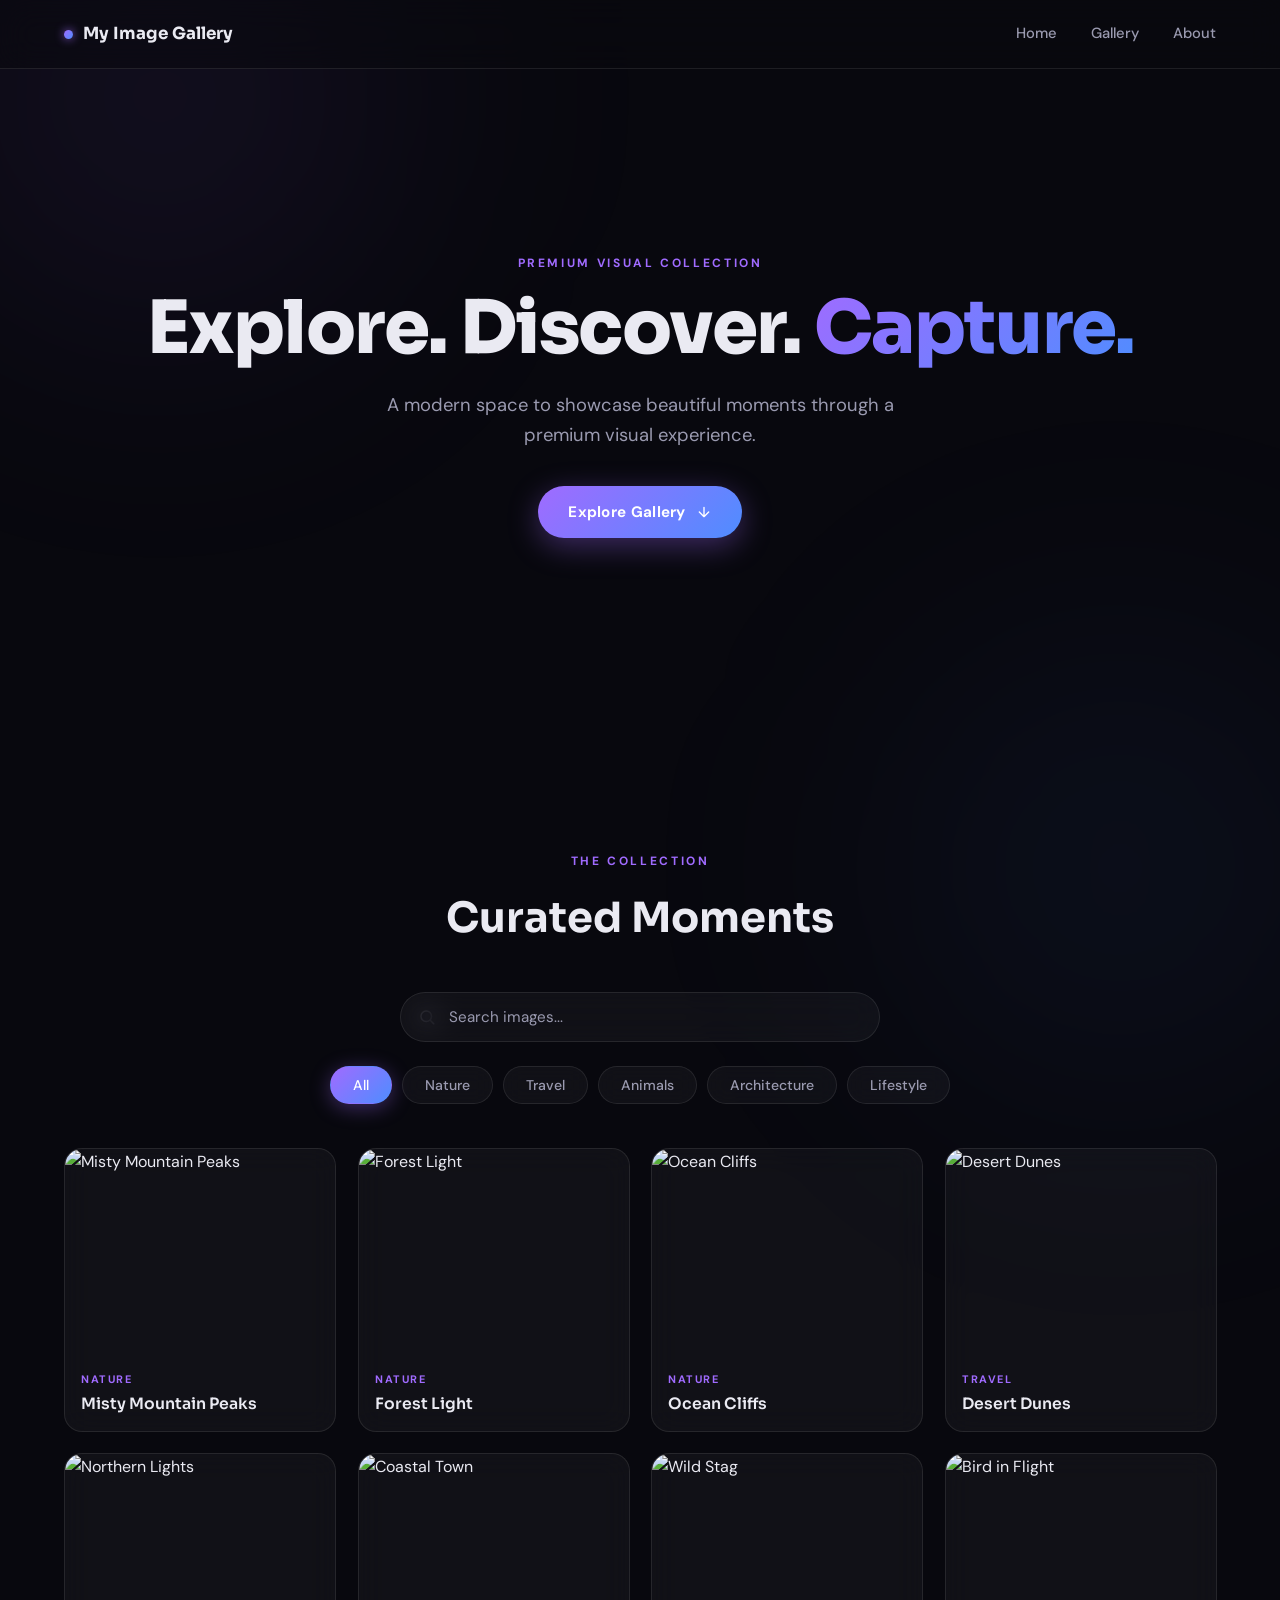
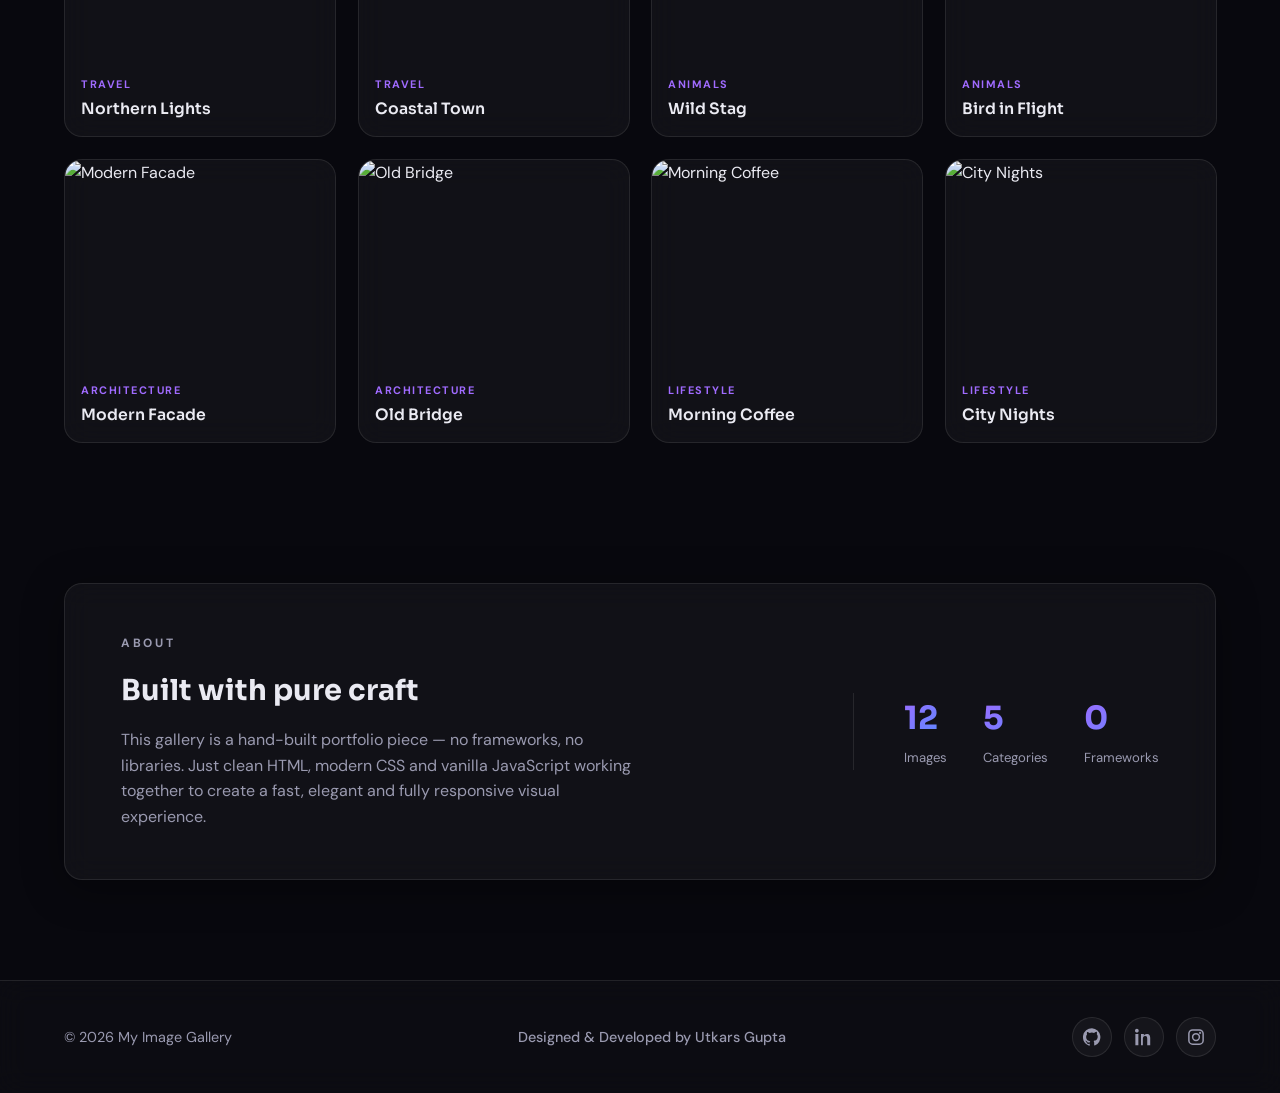
==== index.html @ 5040a58d "Fix GitHub Pages structure" ====
<!DOCTYPE html>
<html lang="en">
<head>
  <meta charset="UTF-8" />
  <meta name="viewport" content="width=device-width, initial-scale=1.0" />
  <title>My Image Gallery — Explore. Discover. Capture.</title>

  <!-- Fonts: Sora for display, DM Sans for body -->
  <link rel="preconnect" href="https://fonts.googleapis.com" />
  <link rel="preconnect" href="https://fonts.gstatic.com" crossorigin />
  <link href="https://fonts.googleapis.com/css2?family=Sora:wght@400;600;700;800&family=DM+Sans:wght@400;500;700&display=swap" rel="stylesheet" />

  <link rel="stylesheet" href="./style.css" />
</head>
<body>

  <!-- ================= NAVBAR ================= -->
  <header class="navbar" id="navbar">
    <div class="container nav-inner">
      <a href="#home" class="brand">
        <span class="brand-dot"></span> My Image Gallery
      </a>

      <nav class="nav-links" id="navLinks">
        <a href="#home">Home</a>
        <a href="#gallery">Gallery</a>
        <a href="#about">About</a>
      </nav>

      <!-- Hamburger (mobile only) -->
      <button class="hamburger" id="hamburger" aria-label="Toggle menu">
        <span></span><span></span><span></span>
      </button>
    </div>
  </header>

  <!-- ================= HERO ================= -->
  <section class="hero" id="home">
    <div class="container hero-inner">
      <p class="eyebrow reveal">Premium Visual Collection</p>
      <h1 class="hero-title reveal">Explore. Discover. <span class="grad-text">Capture.</span></h1>
      <p class="hero-sub reveal">A modern space to showcase beautiful moments through a premium visual experience.</p>

      <a href="#gallery" class="btn-primary reveal">
        Explore Gallery
        <svg viewBox="0 0 24 24" width="16" height="16" fill="none" stroke="currentColor" stroke-width="2" stroke-linecap="round" stroke-linejoin="round"><path d="M12 5v14M5 12l7 7 7-7"/></svg>
      </a>
    </div>
  </section>

  <!-- ================= GALLERY ================= -->
  <section class="gallery-section" id="gallery">
    <div class="container">

      <div class="section-head reveal">
        <p class="eyebrow">The Collection</p>
        <h2>Curated Moments</h2>
      </div>

      <!-- Search bar -->
      <div class="search-wrap reveal">
        <svg class="search-icon" viewBox="0 0 24 24" width="18" height="18" fill="none" stroke="currentColor" stroke-width="2" stroke-linecap="round"><circle cx="11" cy="11" r="7"/><path d="M21 21l-4.3-4.3"/></svg>
        <input type="text" id="searchInput" placeholder="Search images..." autocomplete="off" />
      </div>

      <!-- Category filter buttons -->
      <div class="filters reveal" id="filters">
        <button class="filter-btn active" data-category="All">All</button>
        <button class="filter-btn" data-category="Nature">Nature</button>
        <button class="filter-btn" data-category="Travel">Travel</button>
        <button class="filter-btn" data-category="Animals">Animals</button>
        <button class="filter-btn" data-category="Architecture">Architecture</button>
        <button class="filter-btn" data-category="Lifestyle">Lifestyle</button>
      </div>

      <!-- Image grid (cards rendered by JS) -->
      <div class="grid" id="grid"></div>

      <!-- Empty state -->
      <div class="empty-state" id="emptyState" hidden>No images found 😔</div>

    </div>
  </section>

  <!-- ================= ABOUT ================= -->
  <section class="about-section" id="about">
    <div class="container">
      <div class="glass-panel about-panel reveal">
        <div class="about-text">
          <p class="eyebrow">About</p>
          <h2>Built with pure craft</h2>
          <p>
            This gallery is a hand-built portfolio piece — no frameworks, no libraries.
            Just clean HTML, modern CSS and vanilla JavaScript working together to create
            a fast, elegant and fully responsive visual experience.
          </p>
        </div>
        <div class="about-stats">
          <div class="stat"><strong>12</strong><span>Images</span></div>
          <div class="stat"><strong>5</strong><span>Categories</span></div>
          <div class="stat"><strong>0</strong><span>Frameworks</span></div>
        </div>
      </div>
    </div>
  </section>

  <!-- ================= FOOTER ================= -->
  <footer class="footer">
    <div class="container footer-inner">
      <p>© 2026 My Image Gallery</p>
      <p class="credit">Designed &amp; Developed by Utkars Gupta</p>
      <div class="socials">
        <a href="https://github.com/utkars7317" aria-label="GitHub" title="GitHub">
          <svg viewBox="0 0 24 24" width="18" height="18" fill="currentColor"><path d="M12 .3a12 12 0 0 0-3.8 23.4c.6.1.8-.3.8-.6v-2c-3.3.7-4-1.6-4-1.6-.6-1.4-1.4-1.8-1.4-1.8-1-.7.1-.7.1-.7 1.2.1 1.8 1.2 1.8 1.2 1 1.8 2.8 1.3 3.5 1 .1-.8.4-1.3.7-1.6-2.7-.3-5.5-1.3-5.5-5.9 0-1.3.5-2.4 1.2-3.2-.1-.3-.5-1.5.1-3.2 0 0 1-.3 3.3 1.2a11.5 11.5 0 0 1 6 0C17.3 4.7 18.3 5 18.3 5c.6 1.7.2 2.9.1 3.2.8.8 1.2 1.9 1.2 3.2 0 4.6-2.8 5.6-5.5 5.9.4.4.8 1.1.8 2.2v3.3c0 .3.2.7.8.6A12 12 0 0 0 12 .3z"/></svg>
        </a>
        <a href="https://www.linkedin.com/in/utkars-gupta-914944411" aria-label="LinkedIn" title="LinkedIn">
          <svg viewBox="0 0 24 24" width="18" height="18" fill="currentColor"><path d="M4.98 3.5C4.98 4.88 3.87 6 2.5 6S0 4.88 0 3.5 1.12 1 2.5 1s2.48 1.12 2.48 2.5zM.5 8h4v15h-4V8zm7.5 0h3.8v2.1h.1c.5-1 1.8-2.1 3.7-2.1 4 0 4.7 2.6 4.7 6V23h-4v-8.1c0-1.9 0-4.4-2.7-4.4s-3.1 2.1-3.1 4.3V23H8V8z"/></svg>
        </a>
        <a href="https://www.instagram.com/_hey__utkarsh__" aria-label="Instagram" title="Instagram">
          <svg viewBox="0 0 24 24" width="18" height="18" fill="none" stroke="currentColor" stroke-width="2" stroke-linecap="round" stroke-linejoin="round"><rect x="2.5" y="2.5" width="19" height="19" rx="5"/><circle cx="12" cy="12" r="4.5"/><circle cx="17.5" cy="6.5" r="0.5" fill="currentColor"/></svg>
        </a>
      </div>
    </div>
  </footer>

  <!-- ================= LIGHTBOX ================= -->
  <div class="lightbox" id="lightbox" aria-hidden="true">
    <button class="lb-btn lb-close" id="lbClose" aria-label="Close">
      <svg viewBox="0 0 24 24" width="22" height="22" fill="none" stroke="currentColor" stroke-width="2" stroke-linecap="round"><path d="M18 6L6 18M6 6l12 12"/></svg>
    </button>
    <button class="lb-btn lb-prev" id="lbPrev" aria-label="Previous">
      <svg viewBox="0 0 24 24" width="26" height="26" fill="none" stroke="currentColor" stroke-width="2" stroke-linecap="round" stroke-linejoin="round"><path d="M15 18l-6-6 6-6"/></svg>
    </button>
    <button class="lb-btn lb-next" id="lbNext" aria-label="Next">
      <svg viewBox="0 0 24 24" width="26" height="26" fill="none" stroke="currentColor" stroke-width="2" stroke-linecap="round" stroke-linejoin="round"><path d="M9 6l6 6-6 6"/></svg>
    </button>

    <figure class="lb-content" id="lbContent">
      <img id="lbImage" src="" alt="" />
      <figcaption class="lb-info">
        <span class="lb-category" id="lbCategory"></span>
        <h3 id="lbTitle"></h3>
        <span class="lb-counter" id="lbCounter"></span>
      </figcaption>
    </figure>
  </div>

  <script src="./script.js"></script>
</body>
</html>
---- style.css ----
/* ============================================
   1. DESIGN TOKENS & RESET
============================================ */
:root {
  --bg: #08080e;
  --surface: rgba(255, 255, 255, 0.04);
  --surface-strong: rgba(255, 255, 255, 0.07);
  --border: rgba(255, 255, 255, 0.09);
  --text: #eaeaf2;
  --muted: #9a9ab0;
  --violet: #a06bff;
  --blue: #4f8dff;
  --grad: linear-gradient(135deg, var(--violet), var(--blue));
  --radius: 18px;
  --font-display: "Sora", sans-serif;
  --font-body: "DM Sans", sans-serif;
}

* { margin: 0; padding: 0; box-sizing: border-box; }

html {
  scroll-behavior: smooth;
  scroll-padding-top: 90px; /* offset for sticky navbar */
}

body {
  background: var(--bg);
  color: var(--text);
  font-family: var(--font-body);
  line-height: 1.6;
  overflow-x: hidden;
}

/* Ambient background glows (very subtle) */
body::before,
body::after {
  content: "";
  position: fixed;
  z-index: -1;
  width: 55vw;
  height: 55vw;
  border-radius: 50%;
  filter: blur(120px);
  pointer-events: none;
}
body::before {
  top: -20vw; left: -15vw;
  background: radial-gradient(circle, rgba(160,107,255,0.10), transparent 70%);
}
body::after {
  bottom: -25vw; right: -15vw;
  background: radial-gradient(circle, rgba(79,141,255,0.08), transparent 70%);
}

img { display: block; max-width: 100%; }
button { font-family: inherit; cursor: pointer; }
a { color: inherit; text-decoration: none; }

.container {
  max-width: 1200px;
  margin: 0 auto;
  padding: 0 24px;
}

/* ============================================
   2. SHARED PIECES
============================================ */
.eyebrow {
  font-size: 0.75rem;
  font-weight: 700;
  letter-spacing: 0.22em;
  text-transform: uppercase;
  color: var(--violet);
  margin-bottom: 14px;
}

.grad-text {
  background: var(--grad);
  -webkit-background-clip: text;
  background-clip: text;
  -webkit-text-fill-color: transparent;
}

.section-head { text-align: center; margin-bottom: 40px; }
.section-head h2 {
  font-family: var(--font-display);
  font-size: clamp(1.8rem, 4vw, 2.6rem);
  font-weight: 700;
}

/* Glassmorphism helper */
.glass-panel {
  background: var(--surface);
  border: 1px solid var(--border);
  border-radius: var(--radius);
  backdrop-filter: blur(14px);
  -webkit-backdrop-filter: blur(14px);
  box-shadow: 0 8px 40px rgba(0, 0, 0, 0.35);
}

/* Primary button */
.btn-primary {
  display: inline-flex;
  align-items: center;
  gap: 10px;
  padding: 14px 30px;
  border: none;
  border-radius: 100px;
  background: var(--grad);
  color: #fff;
  font-weight: 700;
  font-size: 0.95rem;
  letter-spacing: 0.02em;
  box-shadow: 0 8px 30px rgba(160, 107, 255, 0.35);
  transition: transform 0.25s ease, box-shadow 0.25s ease;
}
.btn-primary:hover {
  transform: translateY(-3px);
  box-shadow: 0 12px 40px rgba(160, 107, 255, 0.5);
}

/* Scroll-reveal animation */
.reveal {
  opacity: 0;
  transform: translateY(24px);
  transition: opacity 0.7s ease, transform 0.7s ease;
}
.reveal.visible { opacity: 1; transform: none; }

/* ============================================
   3. NAVBAR
============================================ */
.navbar {
  position: fixed;
  top: 0; left: 0; right: 0;
  z-index: 100;
  background: rgba(10, 10, 16, 0.55);
  backdrop-filter: blur(16px);
  -webkit-backdrop-filter: blur(16px);
  border-bottom: 1px solid var(--border);
}
.nav-inner {
  display: flex;
  align-items: center;
  justify-content: space-between;
  height: 68px;
}
.brand {
  font-family: var(--font-display);
  font-weight: 700;
  font-size: 1.05rem;
  display: flex;
  align-items: center;
  gap: 10px;
}
.brand-dot {
  width: 9px; height: 9px;
  border-radius: 50%;
  background: var(--grad);
  box-shadow: 0 0 10px rgba(160, 107, 255, 0.8);
}
.nav-links { display: flex; gap: 34px; }
.nav-links a {
  font-size: 0.92rem;
  font-weight: 500;
  color: var(--muted);
  transition: color 0.25s ease;
  position: relative;
}
.nav-links a:hover { color: var(--text); }
.nav-links a::after {
  content: "";
  position: absolute;
  left: 0; bottom: -6px;
  width: 0; height: 2px;
  background: var(--grad);
  border-radius: 2px;
  transition: width 0.3s ease;
}
.nav-links a:hover::after { width: 100%; }

/* Hamburger */
.hamburger {
  display: none;
  flex-direction: column;
  gap: 5px;
  background: none;
  border: none;
  padding: 8px;
}
.hamburger span {
  width: 22px; height: 2px;
  background: var(--text);
  border-radius: 2px;
  transition: transform 0.3s ease, opacity 0.3s ease;
}
.hamburger.open span:nth-child(1) { transform: translateY(7px) rotate(45deg); }
.hamburger.open span:nth-child(2) { opacity: 0; }
.hamburger.open span:nth-child(3) { transform: translateY(-7px) rotate(-45deg); }

/* ============================================
   4. HERO
============================================ */
.hero {
  min-height: 88vh;
  display: flex;
  align-items: center;
  text-align: center;
}
.hero-inner { width: 100%; }
.hero-title {
  font-family: var(--font-display);
  font-size: clamp(2.4rem, 7vw, 4.6rem);
  font-weight: 800;
  line-height: 1.12;
  letter-spacing: -0.02em;
  margin-bottom: 22px;
}
.hero-sub {
  max-width: 560px;
  margin: 0 auto 36px;
  color: var(--muted);
  font-size: clamp(1rem, 2vw, 1.15rem);
}

/* ============================================
   5. GALLERY — SEARCH, FILTERS, GRID
============================================ */
.gallery-section { padding: 60px 0 100px; }

.search-wrap {
  position: relative;
  max-width: 480px;
  margin: 0 auto 24px;
}
.search-icon {
  position: absolute;
  left: 18px; top: 50%;
  transform: translateY(-50%);
  color: var(--muted);
  pointer-events: none;
}
#searchInput {
  width: 100%;
  padding: 14px 20px 14px 48px;
  background: var(--surface);
  border: 1px solid var(--border);
  border-radius: 100px;
  color: var(--text);
  font-family: inherit;
  font-size: 0.95rem;
  backdrop-filter: blur(14px);
  -webkit-backdrop-filter: blur(14px);
  outline: none;
  transition: border-color 0.3s ease, box-shadow 0.3s ease;
}
#searchInput::placeholder { color: var(--muted); }
#searchInput:focus {
  border-color: rgba(160, 107, 255, 0.5);
  box-shadow: 0 0 0 4px rgba(160, 107, 255, 0.12);
}

.filters {
  display: flex;
  flex-wrap: wrap;
  justify-content: center;
  gap: 10px;
  margin-bottom: 44px;
}
.filter-btn {
  padding: 9px 22px;
  border-radius: 100px;
  border: 1px solid var(--border);
  background: var(--surface);
  color: var(--muted);
  font-size: 0.88rem;
  font-weight: 500;
  backdrop-filter: blur(10px);
  -webkit-backdrop-filter: blur(10px);
  transition: all 0.3s ease;
}
.filter-btn:hover { color: var(--text); border-color: rgba(255,255,255,0.2); }
.filter-btn.active {
  background: var(--grad);
  border-color: transparent;
  color: #fff;
  box-shadow: 0 4px 20px rgba(160, 107, 255, 0.35);
}

/* Grid */
.grid {
  display: grid;
  grid-template-columns: repeat(4, 1fr);
  gap: 22px;
}

/* Card */
.card {
  background: var(--surface);
  border: 1px solid var(--border);
  border-radius: var(--radius);
  overflow: hidden;
  backdrop-filter: blur(14px);
  -webkit-backdrop-filter: blur(14px);
  cursor: pointer;
  opacity: 0;
  animation: cardIn 0.6s ease forwards;
  transition: transform 0.35s ease, border-color 0.35s ease, box-shadow 0.35s ease;
}
@keyframes cardIn {
  from { opacity: 0; transform: translateY(20px) scale(0.97); }
  to   { opacity: 1; transform: none; }
}
.card:hover {
  transform: translateY(-6px);
  border-color: rgba(160, 107, 255, 0.45);
  box-shadow: 0 14px 44px rgba(160, 107, 255, 0.16);
}

.card-img {
  position: relative;
  aspect-ratio: 4 / 3;
  overflow: hidden;
}
.card-img img {
  width: 100%; height: 100%;
  object-fit: cover;
  transition: transform 0.6s cubic-bezier(0.22, 1, 0.36, 1);
}
.card:hover .card-img img { transform: scale(1.08); }

/* Hover overlay */
.card-overlay {
  position: absolute;
  inset: 0;
  display: flex;
  align-items: flex-end;
  padding: 16px;
  background: linear-gradient(to top, rgba(5,5,10,0.85), transparent 65%);
  opacity: 0;
  transition: opacity 0.35s ease;
}
.card:hover .card-overlay { opacity: 1; }
.view-btn {
  display: inline-flex;
  align-items: center;
  gap: 8px;
  padding: 8px 16px;
  border-radius: 100px;
  border: 1px solid rgba(255,255,255,0.25);
  background: rgba(255,255,255,0.12);
  backdrop-filter: blur(8px);
  -webkit-backdrop-filter: blur(8px);
  color: #fff;
  font-size: 0.8rem;
  font-weight: 500;
  transform: translateY(8px);
  transition: transform 0.35s ease, background 0.35s ease;
}
.card:hover .view-btn { transform: none; }
.view-btn:hover { background: rgba(160,107,255,0.45); }

/* Card meta (always visible below image) */
.card-meta { padding: 14px 16px 16px; }
.card-category {
  display: inline-block;
  font-size: 0.68rem;
  font-weight: 700;
  letter-spacing: 0.14em;
  text-transform: uppercase;
  color: var(--violet);
  margin-bottom: 5px;
}
.card-title {
  font-family: var(--font-display);
  font-size: 0.98rem;
  font-weight: 600;
  line-height: 1.35;
}

/* Empty state */
.empty-state {
  text-align: center;
  padding: 70px 20px;
  color: var(--muted);
  font-size: 1.05rem;
}

/* ============================================
   6. ABOUT
============================================ */
.about-section { padding: 40px 0 100px; }
.about-panel {
  display: flex;
  align-items: center;
  gap: 50px;
  padding: 50px 56px;
}
.about-text { flex: 1; }
.about-text h2 {
  font-family: var(--font-display);
  font-size: 1.8rem;
  margin-bottom: 14px;
}
.about-text p { color: var(--muted); max-width: 520px; }
.about-stats {
  display: flex;
  gap: 36px;
  padding-left: 50px;
  border-left: 1px solid var(--border);
}
.stat strong {
  display: block;
  font-family: var(--font-display);
  font-size: 2rem;
  background: var(--grad);
  -webkit-background-clip: text;
  background-clip: text;
  -webkit-text-fill-color: transparent;
}
.stat span { font-size: 0.82rem; color: var(--muted); }

/* ============================================
   7. FOOTER
============================================ */
.footer {
  border-top: 1px solid var(--border);
  background: rgba(255, 255, 255, 0.02);
  backdrop-filter: blur(14px);
  -webkit-backdrop-filter: blur(14px);
  padding: 36px 0;
}
.footer-inner {
  display: flex;
  align-items: center;
  justify-content: space-between;
  gap: 20px;
  flex-wrap: wrap;
  color: var(--muted);
  font-size: 0.9rem;
}
.credit { font-weight: 500; }
.socials { display: flex; gap: 12px; }
.socials a {
  display: grid;
  place-items: center;
  width: 40px; height: 40px;
  border-radius: 50%;
  border: 1px solid var(--border);
  background: var(--surface);
  color: var(--muted);
  transition: all 0.3s ease;
}
.socials a:hover {
  color: #fff;
  border-color: rgba(160, 107, 255, 0.5);
  box-shadow: 0 0 18px rgba(160, 107, 255, 0.25);
  transform: translateY(-3px);
}

/* ============================================
   8. LIGHTBOX
============================================ */
.lightbox {
  position: fixed;
  inset: 0;
  z-index: 200;
  display: flex;
  align-items: center;
  justify-content: center;
  padding: 24px;
  background: rgba(5, 5, 10, 0.75);
  backdrop-filter: blur(18px);
  -webkit-backdrop-filter: blur(18px);
  opacity: 0;
  visibility: hidden;
  transition: opacity 0.35s ease, visibility 0.35s ease;
}
.lightbox.active { opacity: 1; visibility: visible; }

.lb-content {
  max-width: min(920px, 92vw);
  transform: scale(0.94) translateY(14px);
  transition: transform 0.35s cubic-bezier(0.22, 1, 0.36, 1);
}
.lightbox.active .lb-content { transform: none; }

.lb-content img {
  width: 100%;
  max-height: 72vh;
  object-fit: contain;
  border-radius: 14px;
  border: 1px solid rgba(255,255,255,0.12);
  box-shadow: 0 30px 80px rgba(0,0,0,0.6), 0 0 50px rgba(160,107,255,0.12);
  background: #0d0d14;
}
.lb-info {
  display: flex;
  align-items: center;
  gap: 16px;
  margin-top: 18px;
  padding: 0 4px;
}
.lb-category {
  font-size: 0.7rem;
  font-weight: 700;
  letter-spacing: 0.14em;
  text-transform: uppercase;
  color: var(--violet);
  padding: 5px 12px;
  border: 1px solid rgba(160,107,255,0.35);
  border-radius: 100px;
  white-space: nowrap;
}
.lb-info h3 {
  font-family: var(--font-display);
  font-size: 1.15rem;
  flex: 1;
}
.lb-counter { color: var(--muted); font-size: 0.88rem; white-space: nowrap; }

/* Lightbox buttons */
.lb-btn {
  position: absolute;
  display: grid;
  place-items: center;
  width: 48px; height: 48px;
  border-radius: 50%;
  border: 1px solid rgba(255,255,255,0.15);
  background: rgba(255,255,255,0.08);
  backdrop-filter: blur(10px);
  -webkit-backdrop-filter: blur(10px);
  color: #fff;
  transition: all 0.25s ease;
  z-index: 2;
}
.lb-btn:hover {
  background: rgba(160,107,255,0.4);
  border-color: transparent;
  transform: scale(1.08);
}
.lb-close { top: 24px; right: 24px; }
.lb-prev  { left: 24px; top: 50%; transform: translateY(-50%); }
.lb-next  { right: 24px; top: 50%; transform: translateY(-50%); }
.lb-prev:hover, .lb-next:hover { transform: translateY(-50%) scale(1.08); }

/* ============================================
   9. RESPONSIVE
============================================ */
@media (max-width: 1100px) {
  .grid { grid-template-columns: repeat(3, 1fr); }
}

@media (max-width: 800px) {
  .grid { grid-template-columns: repeat(2, 1fr); }
  .about-panel { flex-direction: column; align-items: flex-start; gap: 30px; padding: 40px 32px; }
  .about-stats { border-left: none; padding-left: 0; }

  /* Mobile nav */
  .hamburger { display: flex; }
  .nav-links {
    position: absolute;
    top: 68px; left: 0; right: 0;
    flex-direction: column;
    gap: 0;
    background: rgba(10, 10, 16, 0.9);
    backdrop-filter: blur(20px);
    -webkit-backdrop-filter: blur(20px);
    border-bottom: 1px solid var(--border);
    max-height: 0;
    overflow: hidden;
    transition: max-height 0.4s ease;
  }
  .nav-links.open { max-height: 220px; }
  .nav-links a { padding: 16px 24px; }
  .nav-links a::after { display: none; }
}

@media (max-width: 520px) {
  .grid { grid-template-columns: 1fr; }
  .lb-prev { left: 12px; }
  .lb-next { right: 12px; }
  .lb-close { top: 14px; right: 14px; }
  .footer-inner { justify-content: center; text-align: center; }
}

/* Lock body scroll while lightbox is open */
body.no-scroll { overflow: hidden; }
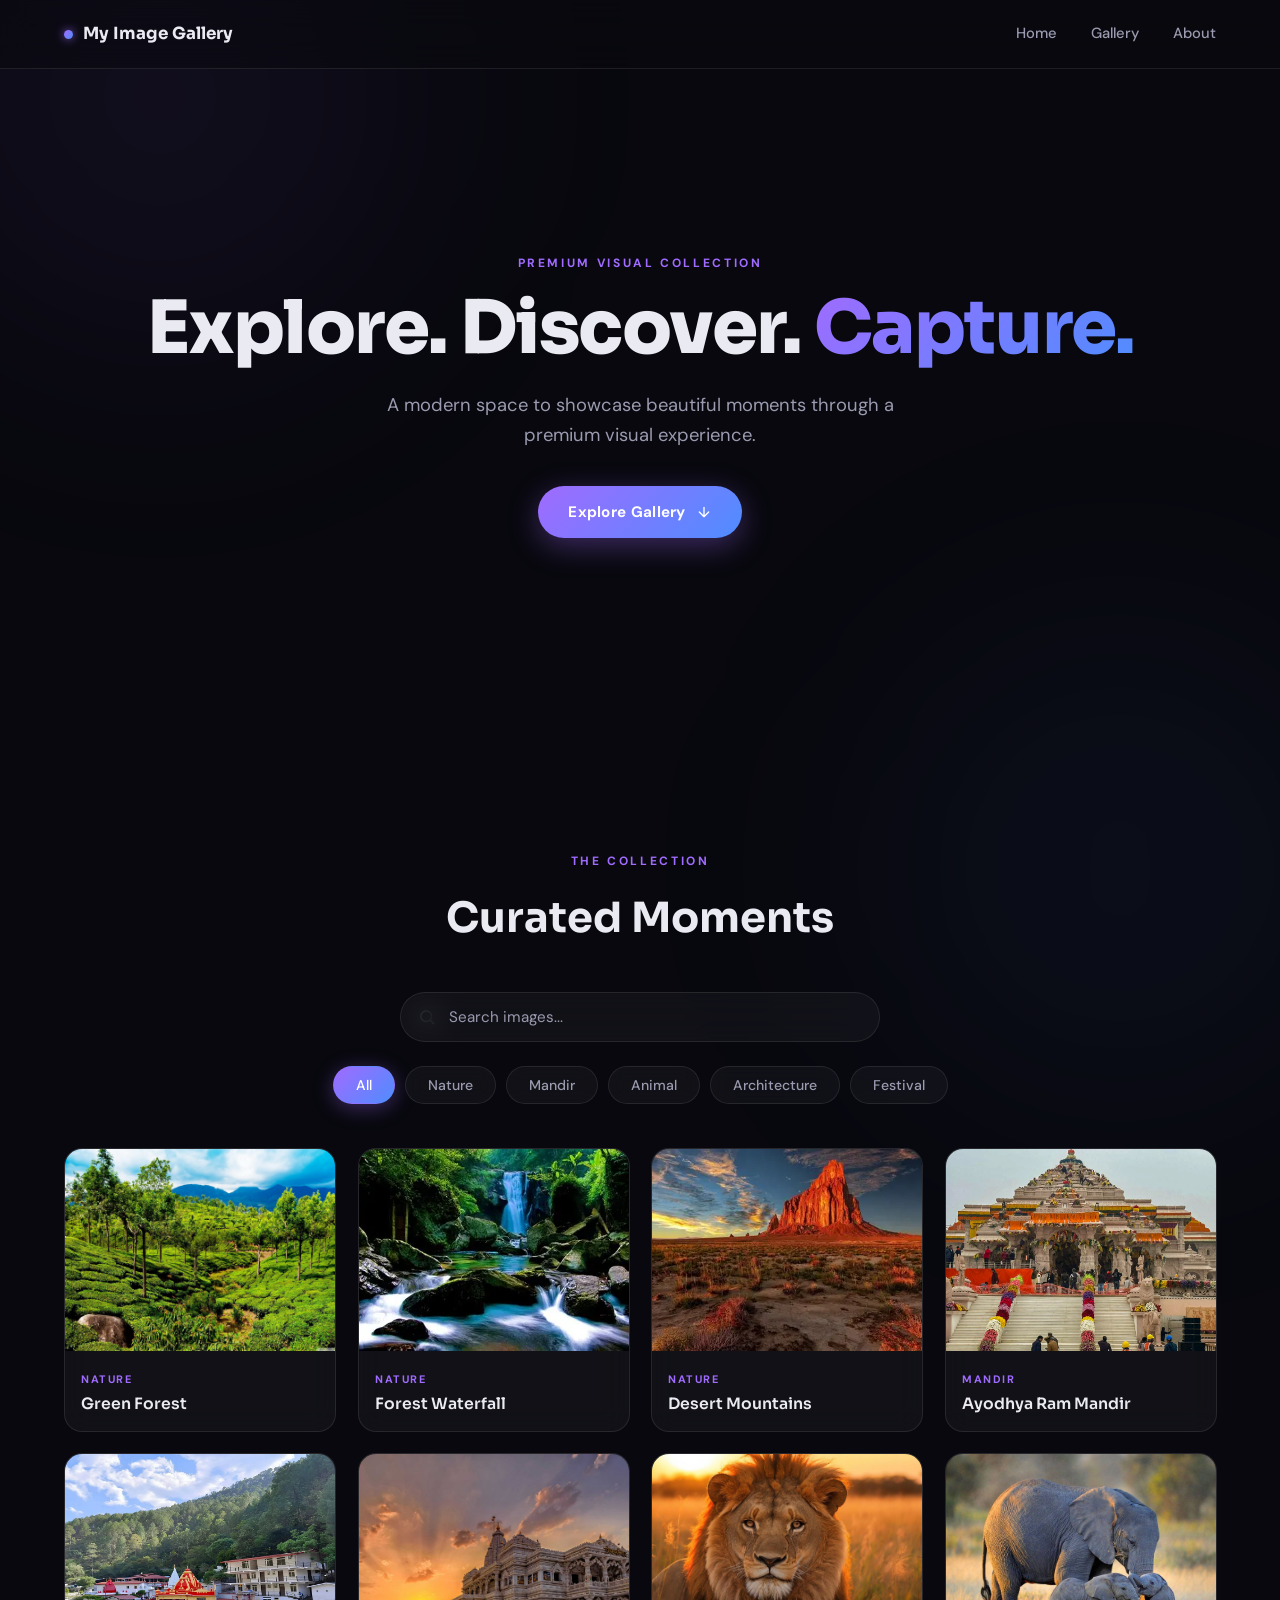
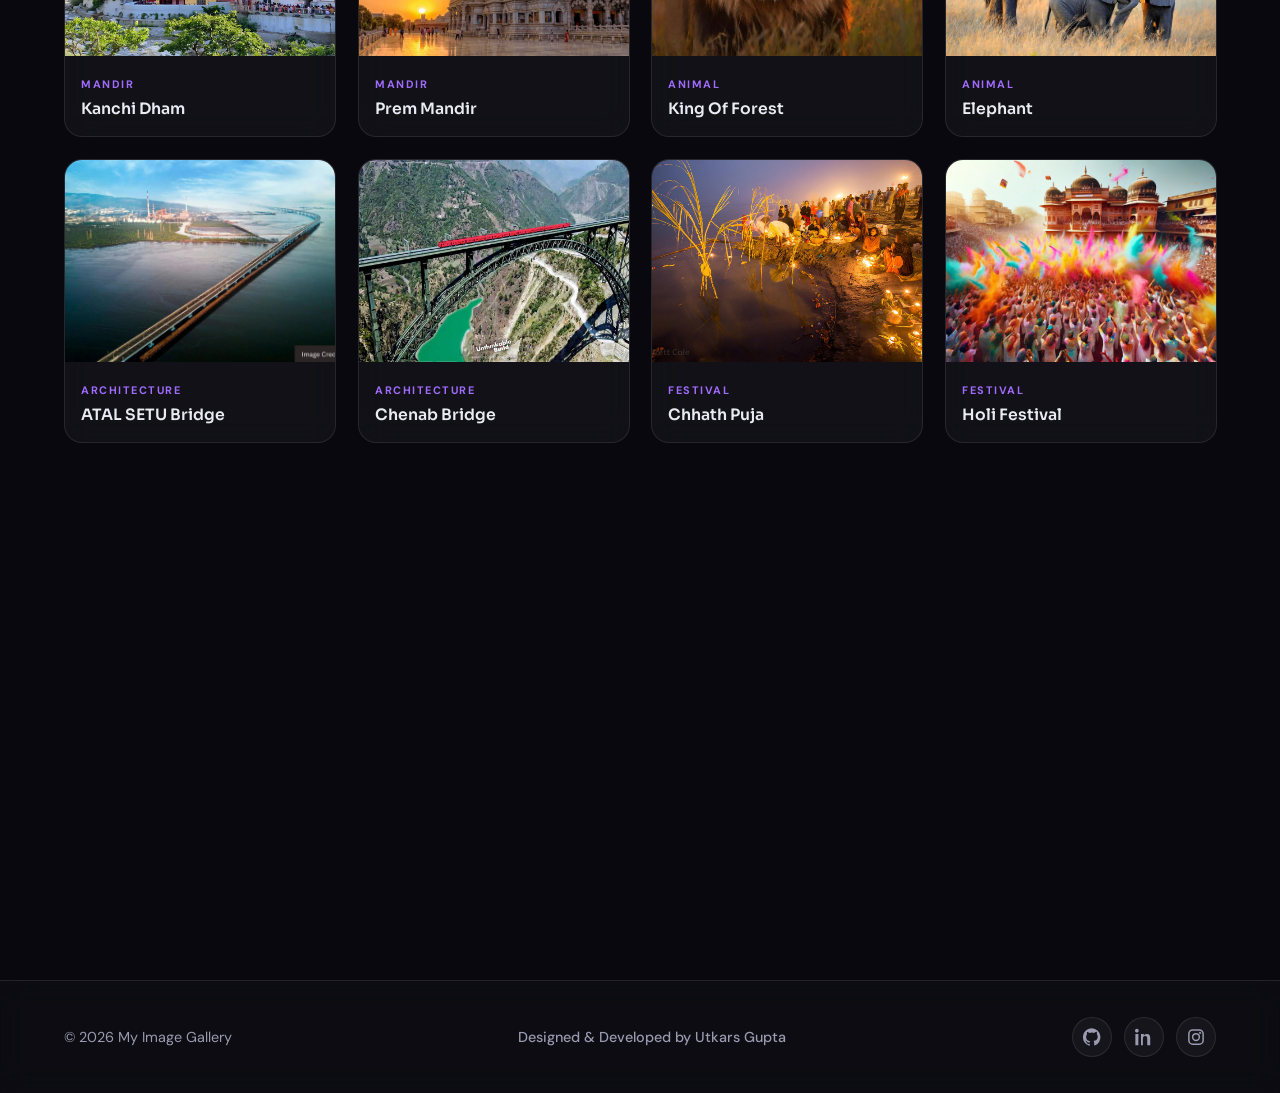
==== commit e7551bb9: "Updated" ====
--- a/index.html
+++ b/index.html
@@ -67,10 +67,10 @@
       <div class="filters reveal" id="filters">
         <button class="filter-btn active" data-category="All">All</button>
         <button class="filter-btn" data-category="Nature">Nature</button>
-        <button class="filter-btn" data-category="Travel">Travel</button>
-        <button class="filter-btn" data-category="Animals">Animals</button>
+        <button class="filter-btn" data-category="Mandir">Mandir</button>
+        <button class="filter-btn" data-category="Animal">Animal</button>
         <button class="filter-btn" data-category="Architecture">Architecture</button>
-        <button class="filter-btn" data-category="Lifestyle">Lifestyle</button>
+        <button class="filter-btn" data-category="Festival">Festival</button>
       </div>
 
       <!-- Image grid (cards rendered by JS) -->
